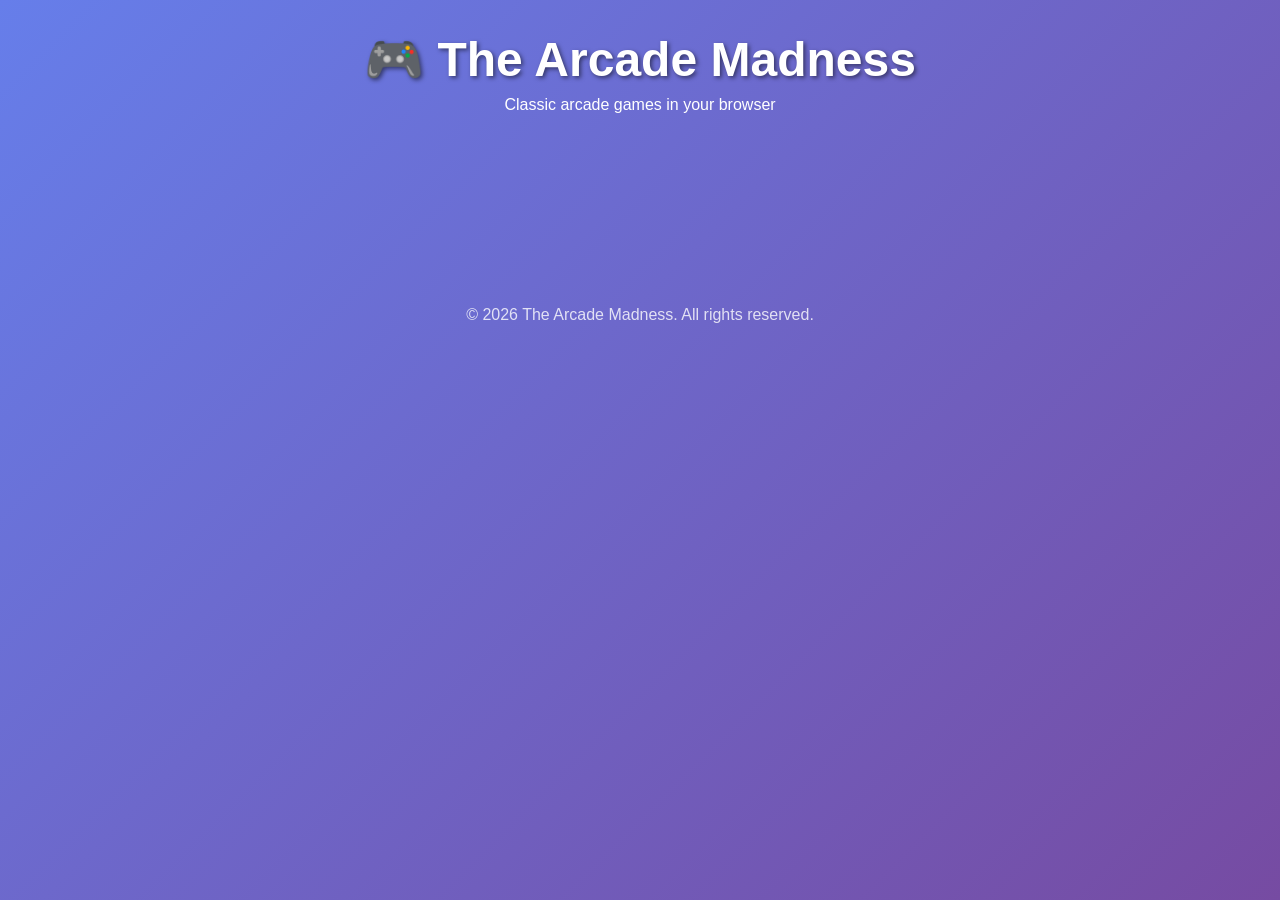
==== index.html @ e1db7688 "Initial commit" ====
﻿<!DOCTYPE html>
<html lang="en">
<head>
    <meta charset="UTF-8">
    <meta name="viewport" content="width=device-width, initial-scale=1.0">
    <title>The Arcade Madness - Classic Games Collection</title>
    <link rel="stylesheet" href="css/main.css">
    <link rel="stylesheet" href="css/games.css">
    <link rel="stylesheet" href="css/responsive.css">
</head>
<body>
    <header>
        <h1>🎮 The Arcade Madness</h1>
        <p>Classic arcade games in your browser</p>
    </header>
    
    <main id="game-selection">
        <!-- Game selection grid will go here -->
    </main>
    
    <footer>
        <p>&copy; 2026 The Arcade Madness. All rights reserved.</p>
    </footer>
    
    <script src="js/ui/menu.js"></script>
</body>
</html>
---- css/main.css ----
﻿/* The Arcade Madness - Main Styles */

* {
    margin: 0;
    padding: 0;
    box-sizing: border-box;
}

body {
    font-family: 'Arial', sans-serif;
    background: linear-gradient(135deg, #667eea 0%, #764ba2 100%);
    color: #ffffff;
    min-height: 100vh;
}

header {
    text-align: center;
    padding: 2rem 1rem;
}

header h1 {
    font-size: 3rem;
    margin-bottom: 0.5rem;
    text-shadow: 2px 2px 4px rgba(0, 0, 0, 0.5);
}

main {
    max-width: 1200px;
    margin: 0 auto;
    padding: 2rem;
}

footer {
    text-align: center;
    padding: 2rem;
    margin-top: 4rem;
    opacity: 0.8;
}
---- css/games.css ----
﻿/* The Arcade Madness - Game Specific Styles */

.game-canvas {
    display: block;
    margin: 0 auto;
    background: #000;
    border: 4px solid #fff;
    box-shadow: 0 0 20px rgba(0, 0, 0, 0.5);
}

.game-container {
    max-width: 800px;
    margin: 0 auto;
    padding: 2rem;
}

.game-info {
    display: flex;
    justify-content: space-between;
    margin-bottom: 1rem;
    font-size: 1.2rem;
}

.game-controls {
    margin-top: 1rem;
    text-align: center;
}

.btn {
    padding: 0.5rem 1.5rem;
    margin: 0 0.5rem;
    font-size: 1rem;
    border: none;
    border-radius: 5px;
    cursor: pointer;
    background: #4CAF50;
    color: white;
    transition: background 0.3s;
}

.btn:hover {
    background: #45a049;
}
---- css/responsive.css ----
﻿/* The Arcade Madness - Responsive Styles */

@media (max-width: 768px) {
    header h1 {
        font-size: 2rem;
    }
    
    .game-container {
        padding: 1rem;
    }
    
    .game-info {
        flex-direction: column;
        gap: 0.5rem;
    }
}

@media (max-width: 480px) {
    header h1 {
        font-size: 1.5rem;
    }
    
    .btn {
        padding: 0.4rem 1rem;
        font-size: 0.9rem;
    }
}
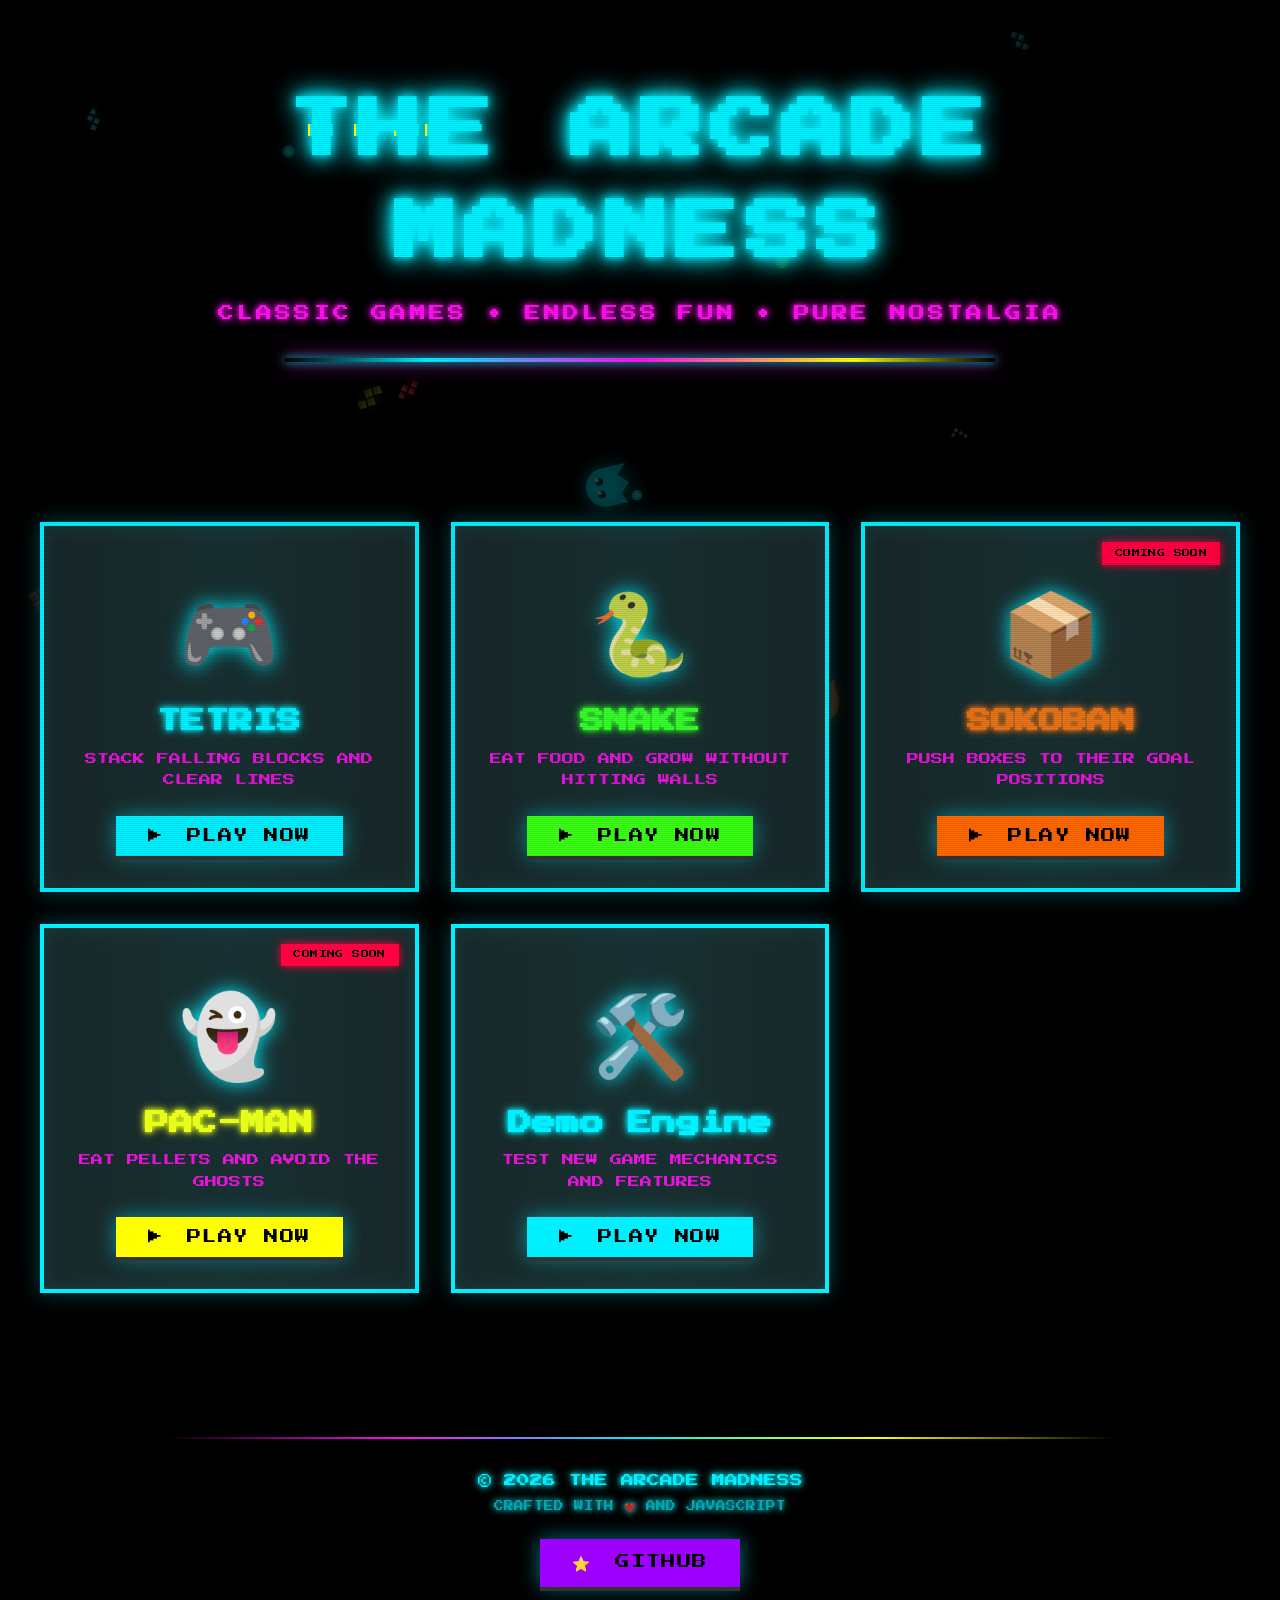
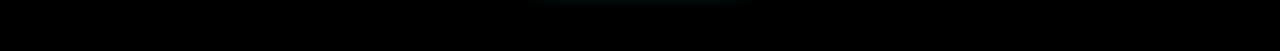
==== commit e1fbf92c: "added features and new games Added Snake, Tetris, demo game engine" ====
--- a/index.html
+++ b/index.html
@@ -1,27 +1,51 @@
-﻿<!DOCTYPE html>
+<!DOCTYPE html>
 <html lang="en">
 <head>
     <meta charset="UTF-8">
     <meta name="viewport" content="width=device-width, initial-scale=1.0">
     <title>The Arcade Madness - Classic Games Collection</title>
+    <meta name="description" content="Play classic arcade games online! Tetris, Snake, Sokoban, and Pac-Man - all playable in your browser.">
     <link rel="stylesheet" href="css/main.css">
     <link rel="stylesheet" href="css/games.css">
     <link rel="stylesheet" href="css/responsive.css">
+    <link rel="preconnect" href="https://fonts.googleapis.com">
+    <link rel="preconnect" href="https://fonts.gstatic.com" crossorigin>
+    <link href="https://fonts.googleapis.com/css2?family=Press+Start+2P&display=swap" rel="stylesheet">
 </head>
 <body>
-    <header>
-        <h1>🎮 The Arcade Madness</h1>
-        <p>Classic arcade games in your browser</p>
-    </header>
+    <!-- Animated background canvas -->
+    <canvas id="backgroundCanvas"></canvas>
     
-    <main id="game-selection">
-        <!-- Game selection grid will go here -->
-    </main>
+    <div class="container">
+        <!-- Header -->
+        <header class="header">
+            <div class="glitch-wrapper">
+                <h1 class="glitch" data-text="THE ARCADE MADNESS">THE ARCADE MADNESS</h1>
+            </div>
+            <p class="subtitle pixel-text">CLASSIC GAMES • ENDLESS FUN • PURE NOSTALGIA</p>
+            <div class="retro-line"></div>
+        </header>
+        
+        <!-- Game Selection Grid -->
+        <main id="game-selection" class="game-grid">
+            <!-- Games will be injected here by JavaScript -->
+        </main>
+        
+        <!-- Footer -->
+        <footer class="footer">
+            <div class="pixel-border"></div>
+            <p class="pixel-text">© 2026 THE ARCADE MADNESS</p>
+            <p class="pixel-text small">CRAFTED WITH ❤️ AND JAVASCRIPT</p>
+            <div class="social-links">
+                <a href="https://github.com/yourusername/arcade-madness" target="_blank" class="pixel-btn">
+                    <span class="btn-icon">⭐</span> GITHUB
+                </a>
+            </div>
+        </footer>
+    </div>
     
-    <footer>
-        <p>&copy; 2026 The Arcade Madness. All rights reserved.</p>
-    </footer>
-    
+    <!-- Scripts -->
+    <script src="js/core/animated-background.js"></script>
     <script src="js/ui/menu.js"></script>
 </body>
-</html>
+</html>
--- a/css/main.css
+++ b/css/main.css
@@ -1,38 +1,493 @@
-﻿/* The Arcade Madness - Main Styles */
-
+/* The Arcade Madness - Main Styles */
+/* Retro 8-bit Theme with Black Background and Vivid Colors */
+
+/* Import Press Start 2P font for authentic retro feel */
+@import url('https://fonts.googleapis.com/css2?family=Press+Start+2P&display=swap');
+
+/* CSS Variables for consistent theming */
+:root {
+    --color-black: #000000;
+    --color-neon-pink: #FF10F0;
+    --color-neon-cyan: #00F0FF;
+    --color-neon-yellow: #FFFF00;
+    --color-neon-green: #39FF14;
+    --color-neon-orange: #FF6600;
+    --color-neon-purple: #9D00FF;
+    --color-neon-red: #FF0040;
+    --color-dark-gray: #1a1a1a;
+    --color-medium-gray: #333333;
+    --font-pixel: 'Press Start 2P', cursive;
+}
+
+/* Global Reset */
 * {
     margin: 0;
     padding: 0;
     box-sizing: border-box;
 }
 
+/* Body - Black background with subtle scanline effect */
 body {
-    font-family: 'Arial', sans-serif;
-    background: linear-gradient(135deg, #667eea 0%, #764ba2 100%);
-    color: #ffffff;
+    font-family: var(--font-pixel);
+    background-color: var(--color-black);
+    color: var(--color-neon-cyan);
     min-height: 100vh;
-}
-
-header {
+    overflow-x: hidden;
+    position: relative;
+    line-height: 1.6;
+}
+
+/* Scanline overlay effect */
+body::before {
+    content: '';
+    position: fixed;
+    top: 0;
+    left: 0;
+    width: 100%;
+    height: 100%;
+    background: repeating-linear-gradient(
+        0deg,
+        rgba(0, 0, 0, 0.15),
+        rgba(0, 0, 0, 0.15) 1px,
+        transparent 1px,
+        transparent 2px
+    );
+    pointer-events: none;
+    z-index: 1000;
+    opacity: 0.5;
+}
+
+/* Animated background canvas */
+#backgroundCanvas {
+    position: fixed;
+    top: 0;
+    left: 0;
+    width: 100%;
+    height: 100%;
+    z-index: -1;
+    opacity: 0.3;
+}
+
+/* Container */
+.container {
+    position: relative;
+    z-index: 1;
+    max-width: 1400px;
+    margin: 0 auto;
+    padding: 2rem;
+}
+
+/* Header Styles */
+.header {
     text-align: center;
-    padding: 2rem 1rem;
-}
-
-header h1 {
-    font-size: 3rem;
-    margin-bottom: 0.5rem;
-    text-shadow: 2px 2px 4px rgba(0, 0, 0, 0.5);
-}
-
-main {
+    padding: 3rem 1rem;
+    margin-bottom: 3rem;
+}
+
+/* Glitch effect wrapper */
+.glitch-wrapper {
+    position: relative;
+    display: inline-block;
+    margin-bottom: 1rem;
+}
+
+/* Main title with glitch animation */
+.glitch {
+    font-size: clamp(1.5rem, 5vw, 4rem);
+    font-weight: bold;
+    text-transform: uppercase;
+    position: relative;
+    color: var(--color-neon-cyan);
+    letter-spacing: 0.1em;
+    animation: glitch-skew 2s infinite;
+    text-shadow: 
+        0 0 10px var(--color-neon-cyan),
+        0 0 20px var(--color-neon-cyan),
+        0 0 30px var(--color-neon-cyan);
+}
+
+.glitch::before,
+.glitch::after {
+    content: attr(data-text);
+    position: absolute;
+    top: 0;
+    left: 0;
+    width: 100%;
+    height: 100%;
+}
+
+.glitch::before {
+    left: 2px;
+    text-shadow: -2px 0 var(--color-neon-pink);
+    clip: rect(44px, 450px, 56px, 0);
+    animation: glitch-anim 5s infinite linear alternate-reverse;
+}
+
+.glitch::after {
+    left: -2px;
+    text-shadow: -2px 0 var(--color-neon-yellow);
+    clip: rect(44px, 450px, 56px, 0);
+    animation: glitch-anim2 5s infinite linear alternate-reverse;
+}
+
+/* Glitch animations */
+@keyframes glitch-anim {
+    0% { clip: rect(31px, 9999px, 94px, 0); }
+    5% { clip: rect(70px, 9999px, 71px, 0); }
+    10% { clip: rect(59px, 9999px, 35px, 0); }
+    15% { clip: rect(89px, 9999px, 1px, 0); }
+    20% { clip: rect(36px, 9999px, 89px, 0); }
+    25% { clip: rect(2px, 9999px, 20px, 0); }
+    30% { clip: rect(72px, 9999px, 62px, 0); }
+    35% { clip: rect(43px, 9999px, 96px, 0); }
+    40% { clip: rect(87px, 9999px, 15px, 0); }
+    45% { clip: rect(50px, 9999px, 86px, 0); }
+    50% { clip: rect(16px, 9999px, 38px, 0); }
+    55% { clip: rect(93px, 9999px, 67px, 0); }
+    60% { clip: rect(28px, 9999px, 99px, 0); }
+    65% { clip: rect(65px, 9999px, 11px, 0); }
+    70% { clip: rect(8px, 9999px, 76px, 0); }
+    75% { clip: rect(54px, 9999px, 42px, 0); }
+    80% { clip: rect(81px, 9999px, 24px, 0); }
+    85% { clip: rect(19px, 9999px, 58px, 0); }
+    90% { clip: rect(47px, 9999px, 85px, 0); }
+    95% { clip: rect(74px, 9999px, 3px, 0); }
+    100% { clip: rect(12px, 9999px, 91px, 0); }
+}
+
+@keyframes glitch-anim2 {
+    0% { clip: rect(65px, 9999px, 100px, 0); }
+    5% { clip: rect(52px, 9999px, 74px, 0); }
+    10% { clip: rect(79px, 9999px, 85px, 0); }
+    15% { clip: rect(26px, 9999px, 60px, 0); }
+    20% { clip: rect(90px, 9999px, 15px, 0); }
+    25% { clip: rect(33px, 9999px, 95px, 0); }
+    30% { clip: rect(68px, 9999px, 23px, 0); }
+    35% { clip: rect(14px, 9999px, 87px, 0); }
+    40% { clip: rect(41px, 9999px, 56px, 0); }
+    45% { clip: rect(97px, 9999px, 8px, 0); }
+    50% { clip: rect(22px, 9999px, 77px, 0); }
+    55% { clip: rect(49px, 9999px, 92px, 0); }
+    60% { clip: rect(84px, 9999px, 31px, 0); }
+    65% { clip: rect(6px, 9999px, 69px, 0); }
+    70% { clip: rect(73px, 9999px, 44px, 0); }
+    75% { clip: rect(18px, 9999px, 98px, 0); }
+    80% { clip: rect(55px, 9999px, 37px, 0); }
+    85% { clip: rect(88px, 9999px, 12px, 0); }
+    90% { clip: rect(35px, 9999px, 81px, 0); }
+    95% { clip: rect(62px, 9999px, 47px, 0); }
+    100% { clip: rect(9px, 9999px, 66px, 0); }
+}
+
+@keyframes glitch-skew {
+    0% { transform: skew(0deg); }
+    10% { transform: skew(0deg); }
+    20% { transform: skew(-2deg); }
+    30% { transform: skew(2deg); }
+    40% { transform: skew(0deg); }
+    50% { transform: skew(0deg); }
+    60% { transform: skew(0deg); }
+    70% { transform: skew(-1deg); }
+    80% { transform: skew(1deg); }
+    90% { transform: skew(0deg); }
+    100% { transform: skew(0deg); }
+}
+
+/* Subtitle */
+.subtitle {
+    font-size: clamp(0.5rem, 2vw, 1rem);
+    color: var(--color-neon-pink);
+    letter-spacing: 0.2em;
+    margin-bottom: 1.5rem;
+    text-shadow: 
+        0 0 5px var(--color-neon-pink),
+        0 0 10px var(--color-neon-pink);
+}
+
+/* Retro line separator */
+.retro-line {
+    width: 60%;
+    height: 4px;
+    margin: 2rem auto;
+    background: linear-gradient(
+        90deg,
+        transparent,
+        var(--color-neon-cyan) 20%,
+        var(--color-neon-pink) 50%,
+        var(--color-neon-yellow) 80%,
+        transparent
+    );
+    box-shadow: 
+        0 0 10px var(--color-neon-cyan),
+        0 0 20px var(--color-neon-pink);
+    animation: pulse-line 3s infinite;
+}
+
+@keyframes pulse-line {
+    0%, 100% { opacity: 0.7; }
+    50% { opacity: 1; }
+}
+
+/* Game Grid */
+.game-grid {
+    display: grid;
+    grid-template-columns: repeat(auto-fit, minmax(280px, 1fr));
+    gap: 2rem;
+    padding: 2rem 0;
     max-width: 1200px;
     margin: 0 auto;
+}
+
+/* Game Card */
+.game-card {
+    background: var(--color-dark-gray);
+    border: 4px solid var(--color-neon-cyan);
     padding: 2rem;
-}
-
-footer {
     text-align: center;
-    padding: 2rem;
+    cursor: pointer;
+    position: relative;
+    transition: all 0.3s ease;
+    box-shadow: 
+        0 0 20px rgba(0, 240, 255, 0.3),
+        inset 0 0 20px rgba(0, 240, 255, 0.1);
+    overflow: hidden;
+}
+
+.game-card::before {
+    content: '';
+    position: absolute;
+    top: -50%;
+    left: -50%;
+    width: 200%;
+    height: 200%;
+    background: linear-gradient(
+        45deg,
+        transparent,
+        rgba(0, 240, 255, 0.1),
+        transparent
+    );
+    transform: rotate(45deg);
+    transition: all 0.5s ease;
+}
+
+.game-card:hover::before {
+    animation: shine 0.7s forwards;
+}
+
+@keyframes shine {
+    0% { transform: translateX(-100%) translateY(-100%) rotate(45deg); }
+    100% { transform: translateX(100%) translateY(100%) rotate(45deg); }
+}
+
+.game-card:hover {
+    transform: translateY(-10px) scale(1.05);
+    border-color: var(--color-neon-pink);
+    box-shadow: 
+        0 0 40px rgba(255, 16, 240, 0.6),
+        inset 0 0 30px rgba(255, 16, 240, 0.2);
+}
+
+.game-card:nth-child(1):hover { border-color: var(--color-neon-cyan); }
+.game-card:nth-child(2):hover { border-color: var(--color-neon-green); }
+.game-card:nth-child(3):hover { border-color: var(--color-neon-orange); }
+.game-card:nth-child(4):hover { border-color: var(--color-neon-yellow); }
+
+/* Game Icon */
+.game-icon {
+    font-size: 5rem;
+    margin-bottom: 1rem;
+    display: block;
+    filter: drop-shadow(0 0 10px currentColor);
+    animation: float 3s ease-in-out infinite;
+}
+
+.game-card:nth-child(1) .game-icon { animation-delay: 0s; }
+.game-card:nth-child(2) .game-icon { animation-delay: 0.5s; }
+.game-card:nth-child(3) .game-icon { animation-delay: 1s; }
+.game-card:nth-child(4) .game-icon { animation-delay: 1.5s; }
+
+@keyframes float {
+    0%, 100% { transform: translateY(0px); }
+    50% { transform: translateY(-10px); }
+}
+
+/* Game Title */
+.game-card h2 {
+    font-size: clamp(1rem, 2.5vw, 1.5rem);
+    color: var(--color-neon-cyan);
+    margin-bottom: 0.5rem;
+    text-shadow: 
+        0 0 5px currentColor,
+        0 0 10px currentColor;
+}
+
+.game-card:nth-child(1) h2 { color: var(--color-neon-cyan); }
+.game-card:nth-child(2) h2 { color: var(--color-neon-green); }
+.game-card:nth-child(3) h2 { color: var(--color-neon-orange); }
+.game-card:nth-child(4) h2 { color: var(--color-neon-yellow); }
+
+/* Game Description */
+.game-card p {
+    font-size: clamp(0.5rem, 1.5vw, 0.75rem);
+    color: var(--color-neon-pink);
+    line-height: 1.8;
+    margin-bottom: 1.5rem;
+    opacity: 0.9;
+}
+
+/* Pixel Button */
+.pixel-btn {
+    display: inline-block;
+    padding: 0.8rem 2rem;
+    font-family: var(--font-pixel);
+    font-size: clamp(0.6rem, 1.5vw, 0.9rem);
+    color: var(--color-black);
+    background: var(--color-neon-cyan);
+    border: none;
+    cursor: pointer;
+    text-decoration: none;
+    text-transform: uppercase;
+    letter-spacing: 0.1em;
+    position: relative;
+    transition: all 0.3s ease;
+    box-shadow: 
+        0 4px 0 0 var(--color-medium-gray),
+        0 0 20px rgba(0, 240, 255, 0.5);
+}
+
+.pixel-btn:hover {
+    transform: translateY(2px);
+    box-shadow: 
+        0 2px 0 0 var(--color-medium-gray),
+        0 0 30px rgba(0, 240, 255, 0.8);
+}
+
+.pixel-btn:active {
+    transform: translateY(4px);
+    box-shadow: 
+        0 0 0 0 var(--color-medium-gray),
+        0 0 20px rgba(0, 240, 255, 0.8);
+}
+
+.game-card:nth-child(1) .pixel-btn { background: var(--color-neon-cyan); }
+.game-card:nth-child(2) .pixel-btn { background: var(--color-neon-green); }
+.game-card:nth-child(3) .pixel-btn { background: var(--color-neon-orange); }
+.game-card:nth-child(4) .pixel-btn { background: var(--color-neon-yellow); }
+
+/* Button Icon */
+.btn-icon {
+    display: inline-block;
+    margin-right: 0.5rem;
+}
+
+/* Pixel Text */
+.pixel-text {
+    font-family: var(--font-pixel);
+    text-transform: uppercase;
+}
+
+.pixel-text.small {
+    font-size: clamp(0.4rem, 1vw, 0.6rem);
+    opacity: 0.7;
+}
+
+/* Footer */
+.footer {
+    text-align: center;
+    padding: 3rem 1rem 2rem;
     margin-top: 4rem;
-    opacity: 0.8;
-}
+    position: relative;
+}
+
+.pixel-border {
+    width: 80%;
+    height: 2px;
+    margin: 0 auto 2rem;
+    background: linear-gradient(
+        90deg,
+        transparent,
+        var(--color-neon-pink),
+        var(--color-neon-cyan),
+        var(--color-neon-yellow),
+        transparent
+    );
+}
+
+.footer p {
+    margin: 0.5rem 0;
+    font-size: clamp(0.5rem, 1.5vw, 0.8rem);
+    color: var(--color-neon-cyan);
+    text-shadow: 
+        0 0 5px var(--color-neon-cyan),
+        0 0 10px var(--color-neon-cyan);
+}
+
+.social-links {
+    margin-top: 1.5rem;
+}
+
+.social-links .pixel-btn {
+    background: var(--color-neon-purple);
+    color: var(--color-black);
+}
+
+/* Status Badge (Coming Soon, etc.) */
+.status-badge {
+    position: absolute;
+    top: 1rem;
+    right: 1rem;
+    padding: 0.3rem 0.8rem;
+    font-size: 0.5rem;
+    background: var(--color-neon-red);
+    color: var(--color-black);
+    text-transform: uppercase;
+    letter-spacing: 0.05em;
+    animation: blink 2s infinite;
+    box-shadow: 0 0 10px var(--color-neon-red);
+}
+
+@keyframes blink {
+    0%, 49% { opacity: 1; }
+    50%, 100% { opacity: 0; }
+}
+
+/* Loading Animation */
+.loading {
+    display: inline-block;
+    font-family: var(--font-pixel);
+    font-size: 1rem;
+    color: var(--color-neon-cyan);
+}
+
+.loading::after {
+    content: '...';
+    animation: loading 1.5s infinite;
+}
+
+@keyframes loading {
+    0% { content: '.'; }
+    33% { content: '..'; }
+    66% { content: '...'; }
+}
+
+/* Accessibility */
+@media (prefers-reduced-motion: reduce) {
+    *,
+    *::before,
+    *::after {
+        animation-duration: 0.01ms !important;
+        animation-iteration-count: 1 !important;
+        transition-duration: 0.01ms !important;
+    }
+}
+
+/* Selection Color */
+::selection {
+    background: var(--color-neon-cyan);
+    color: var(--color-black);
+}
+
+::-moz-selection {
+    background: var(--color-neon-cyan);
+    color: var(--color-black);
+}
--- a/css/responsive.css
+++ b/css/responsive.css
@@ -1,27 +1,377 @@
-﻿/* The Arcade Madness - Responsive Styles */
-
+/* The Arcade Madness - Responsive Styles */
+/* Mobile and Tablet Optimizations */
+
+/* Tablet (iPad, etc.) */
+@media (max-width: 1024px) {
+    .container {
+        padding: 1.5rem;
+    }
+    
+    .header {
+        padding: 2rem 1rem;
+        margin-bottom: 2rem;
+    }
+    
+    .glitch {
+        font-size: clamp(1.5rem, 4vw, 3rem);
+    }
+    
+    .subtitle {
+        font-size: clamp(0.4rem, 1.8vw, 0.9rem);
+    }
+    
+    .game-grid {
+        grid-template-columns: repeat(auto-fit, minmax(250px, 1fr));
+        gap: 1.5rem;
+    }
+    
+    .game-card {
+        padding: 1.5rem;
+    }
+    
+    .game-icon {
+        font-size: 4rem;
+    }
+}
+
+/* Mobile Landscape */
+@media (max-width: 768px) and (orientation: landscape) {
+    .header {
+        padding: 1.5rem 1rem;
+    }
+    
+    .glitch {
+        font-size: 2rem;
+    }
+    
+    .subtitle {
+        font-size: 0.6rem;
+    }
+    
+    .game-grid {
+        grid-template-columns: repeat(2, 1fr);
+        gap: 1rem;
+    }
+    
+    .game-card {
+        padding: 1rem;
+    }
+    
+    .game-icon {
+        font-size: 3rem;
+    }
+    
+    .game-card h2 {
+        font-size: 0.9rem;
+    }
+    
+    .game-card p {
+        font-size: 0.5rem;
+        margin-bottom: 1rem;
+    }
+}
+
+/* Mobile Portrait */
 @media (max-width: 768px) {
-    header h1 {
-        font-size: 2rem;
-    }
-    
-    .game-container {
+    body {
+        font-size: 14px;
+    }
+    
+    .container {
         padding: 1rem;
     }
     
-    .game-info {
-        flex-direction: column;
-        gap: 0.5rem;
-    }
-}
-
+    .header {
+        padding: 2rem 0.5rem;
+        margin-bottom: 1.5rem;
+    }
+    
+    .glitch {
+        font-size: clamp(1.2rem, 6vw, 2.5rem);
+        letter-spacing: 0.05em;
+    }
+    
+    .subtitle {
+        font-size: clamp(0.4rem, 2.5vw, 0.7rem);
+        letter-spacing: 0.1em;
+        margin-bottom: 1rem;
+    }
+    
+    .retro-line {
+        width: 80%;
+        height: 3px;
+        margin: 1.5rem auto;
+    }
+    
+    .game-grid {
+        grid-template-columns: 1fr;
+        gap: 1.5rem;
+        padding: 1rem 0;
+    }
+    
+    .game-card {
+        padding: 1.5rem 1rem;
+        border-width: 3px;
+    }
+    
+    .game-card:hover {
+        transform: translateY(-5px) scale(1.02);
+    }
+    
+    .game-icon {
+        font-size: 4rem;
+        margin-bottom: 0.8rem;
+    }
+    
+    .game-card h2 {
+        font-size: clamp(0.9rem, 3vw, 1.2rem);
+        margin-bottom: 0.5rem;
+    }
+    
+    .game-card p {
+        font-size: clamp(0.45rem, 2vw, 0.65rem);
+        line-height: 1.6;
+        margin-bottom: 1rem;
+    }
+    
+    .pixel-btn {
+        padding: 0.7rem 1.5rem;
+        font-size: clamp(0.5rem, 2vw, 0.8rem);
+    }
+    
+    .footer {
+        padding: 2rem 1rem 1.5rem;
+        margin-top: 2rem;
+    }
+    
+    .pixel-border {
+        width: 90%;
+        margin-bottom: 1.5rem;
+    }
+    
+    .footer p {
+        font-size: clamp(0.45rem, 2vw, 0.7rem);
+        margin: 0.4rem 0;
+    }
+    
+    .social-links {
+        margin-top: 1rem;
+    }
+    
+    .social-links .pixel-btn {
+        font-size: 0.6rem;
+        padding: 0.6rem 1.2rem;
+    }
+    
+    /* Reduce animation intensity on mobile */
+    .game-card::before {
+        display: none;
+    }
+    
+    /* Simplify glitch effect on mobile for performance */
+    .glitch::before,
+    .glitch::after {
+        animation: none;
+    }
+    
+    /* Status badge adjustment */
+    .status-badge {
+        top: 0.5rem;
+        right: 0.5rem;
+        padding: 0.25rem 0.6rem;
+        font-size: 0.4rem;
+    }
+}
+
+/* Small Mobile Devices */
 @media (max-width: 480px) {
-    header h1 {
+    .container {
+        padding: 0.75rem;
+    }
+    
+    .header {
+        padding: 1.5rem 0.5rem;
+    }
+    
+    .glitch {
+        font-size: clamp(1rem, 7vw, 2rem);
+    }
+    
+    .subtitle {
+        font-size: clamp(0.35rem, 2.8vw, 0.6rem);
+    }
+    
+    .game-grid {
+        gap: 1rem;
+    }
+    
+    .game-card {
+        padding: 1.2rem 0.8rem;
+    }
+    
+    .game-icon {
+        font-size: 3.5rem;
+    }
+    
+    .game-card h2 {
+        font-size: clamp(0.8rem, 3.5vw, 1rem);
+    }
+    
+    .game-card p {
+        font-size: clamp(0.4rem, 2.2vw, 0.6rem);
+        line-height: 1.5;
+    }
+    
+    .pixel-btn {
+        padding: 0.6rem 1.2rem;
+        font-size: clamp(0.45rem, 2.2vw, 0.7rem);
+    }
+    
+    .btn-icon {
+        margin-right: 0.3rem;
+    }
+}
+
+/* Touch device optimizations */
+@media (hover: none) and (pointer: coarse) {
+    /* Increase touch target sizes */
+    .pixel-btn {
+        min-height: 44px;
+        min-width: 120px;
+    }
+    
+    .game-card {
+        cursor: default;
+        -webkit-tap-highlight-color: transparent;
+    }
+    
+    /* Remove hover effects on touch devices */
+    .game-card:hover {
+        transform: none;
+    }
+    
+    /* Add active state for touch feedback */
+    .game-card:active {
+        transform: scale(0.98);
+        opacity: 0.9;
+    }
+    
+    .pixel-btn:active {
+        transform: translateY(2px);
+    }
+    
+    /* Disable animations that might cause performance issues */
+    .game-icon {
+        animation: none;
+    }
+}
+
+/* High DPI / Retina Displays */
+@media (-webkit-min-device-pixel-ratio: 2), (min-resolution: 192dpi) {
+    /* Optimize for crisp rendering on retina displays */
+    .pixel-btn {
+        -webkit-font-smoothing: antialiased;
+        -moz-osx-font-smoothing: grayscale;
+    }
+}
+
+/* Dark mode support (if user prefers) */
+@media (prefers-color-scheme: dark) {
+    /* Already dark by default, but we can adjust if needed */
+}
+
+/* Reduced motion for accessibility */
+@media (prefers-reduced-motion: reduce) {
+    *,
+    *::before,
+    *::after {
+        animation-duration: 0.01ms !important;
+        animation-iteration-count: 1 !important;
+        transition-duration: 0.01ms !important;
+        scroll-behavior: auto !important;
+    }
+    
+    .game-card {
+        transition: none;
+    }
+    
+    .glitch::before,
+    .glitch::after {
+        animation: none !important;
+    }
+}
+
+/* Print styles (just in case) */
+@media print {
+    body::before,
+    #backgroundCanvas {
+        display: none;
+    }
+    
+    .game-card {
+        page-break-inside: avoid;
+    }
+}
+
+/* Landscape orientation on small screens */
+@media (max-height: 500px) and (orientation: landscape) {
+    .header {
+        padding: 1rem 0.5rem;
+        margin-bottom: 1rem;
+    }
+    
+    .glitch {
         font-size: 1.5rem;
     }
     
-    .btn {
-        padding: 0.4rem 1rem;
-        font-size: 0.9rem;
-    }
-}
+    .subtitle {
+        font-size: 0.5rem;
+        margin-bottom: 0.5rem;
+    }
+    
+    .retro-line {
+        margin: 1rem auto;
+    }
+    
+    .game-grid {
+        grid-template-columns: repeat(2, 1fr);
+    }
+    
+    .footer {
+        padding: 1rem;
+        margin-top: 1rem;
+    }
+}
+
+/* Very small devices (watches, tiny screens) */
+@media (max-width: 320px) {
+    .glitch {
+        font-size: 1rem;
+        letter-spacing: 0.02em;
+    }
+    
+    .subtitle {
+        font-size: 0.35rem;
+    }
+    
+    .game-card {
+        padding: 1rem 0.6rem;
+    }
+    
+    .game-icon {
+        font-size: 3rem;
+    }
+    
+    .game-card h2 {
+        font-size: 0.75rem;
+    }
+    
+    .game-card p {
+        font-size: 0.4rem;
+    }
+    
+    .pixel-btn {
+        font-size: 0.4rem;
+        padding: 0.5rem 1rem;
+    }
+}
